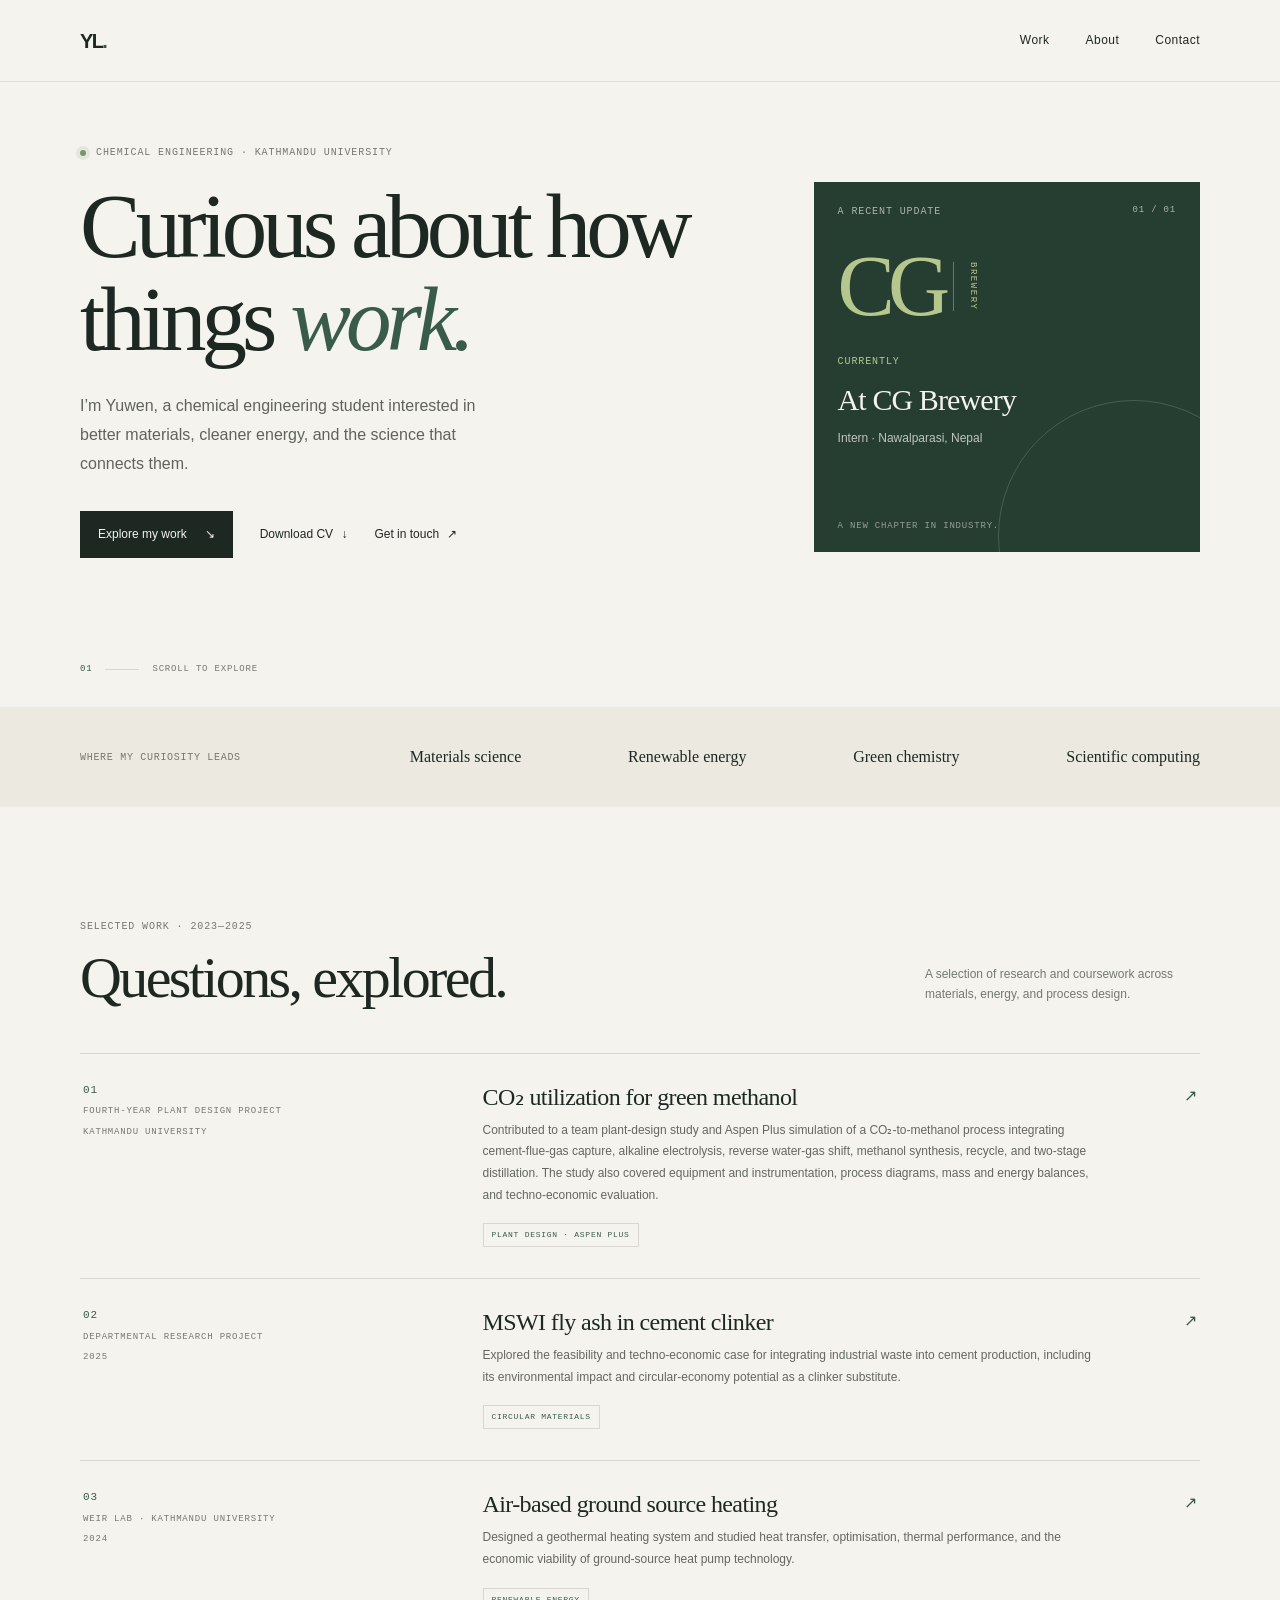
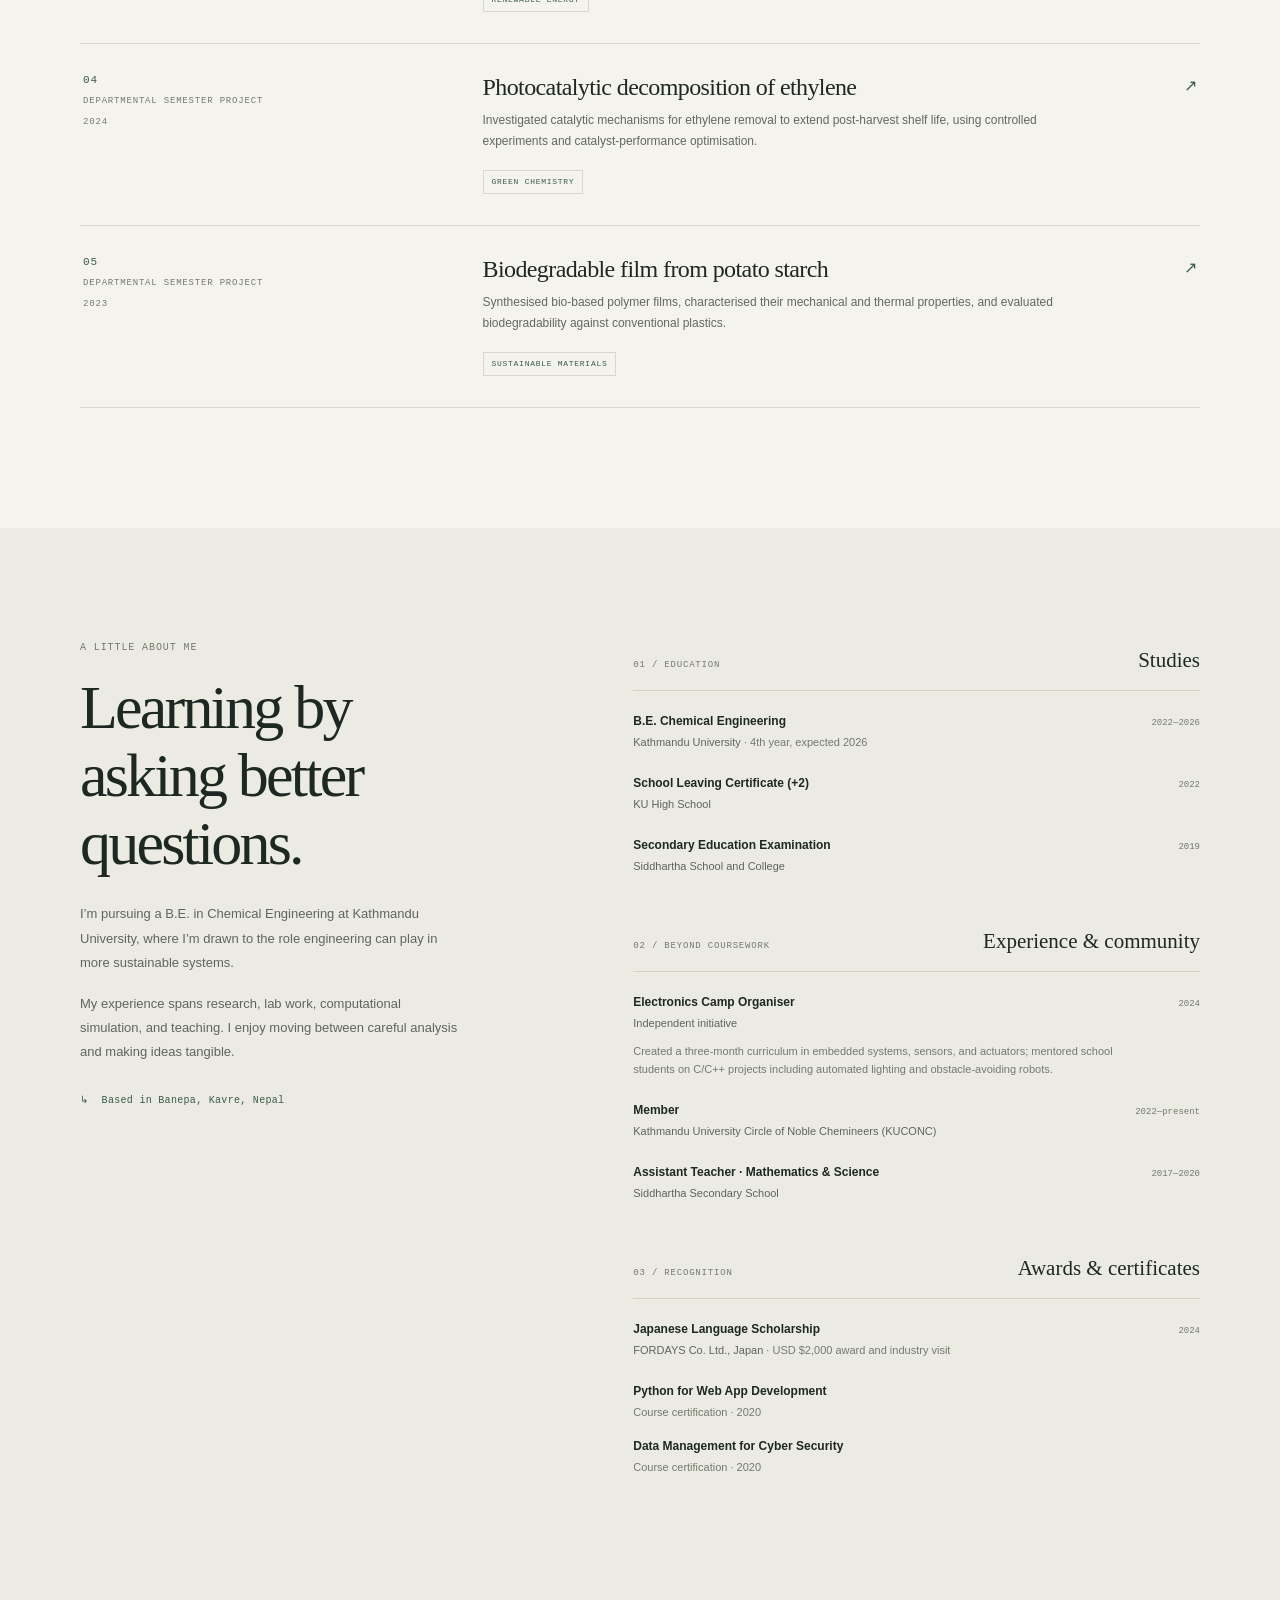
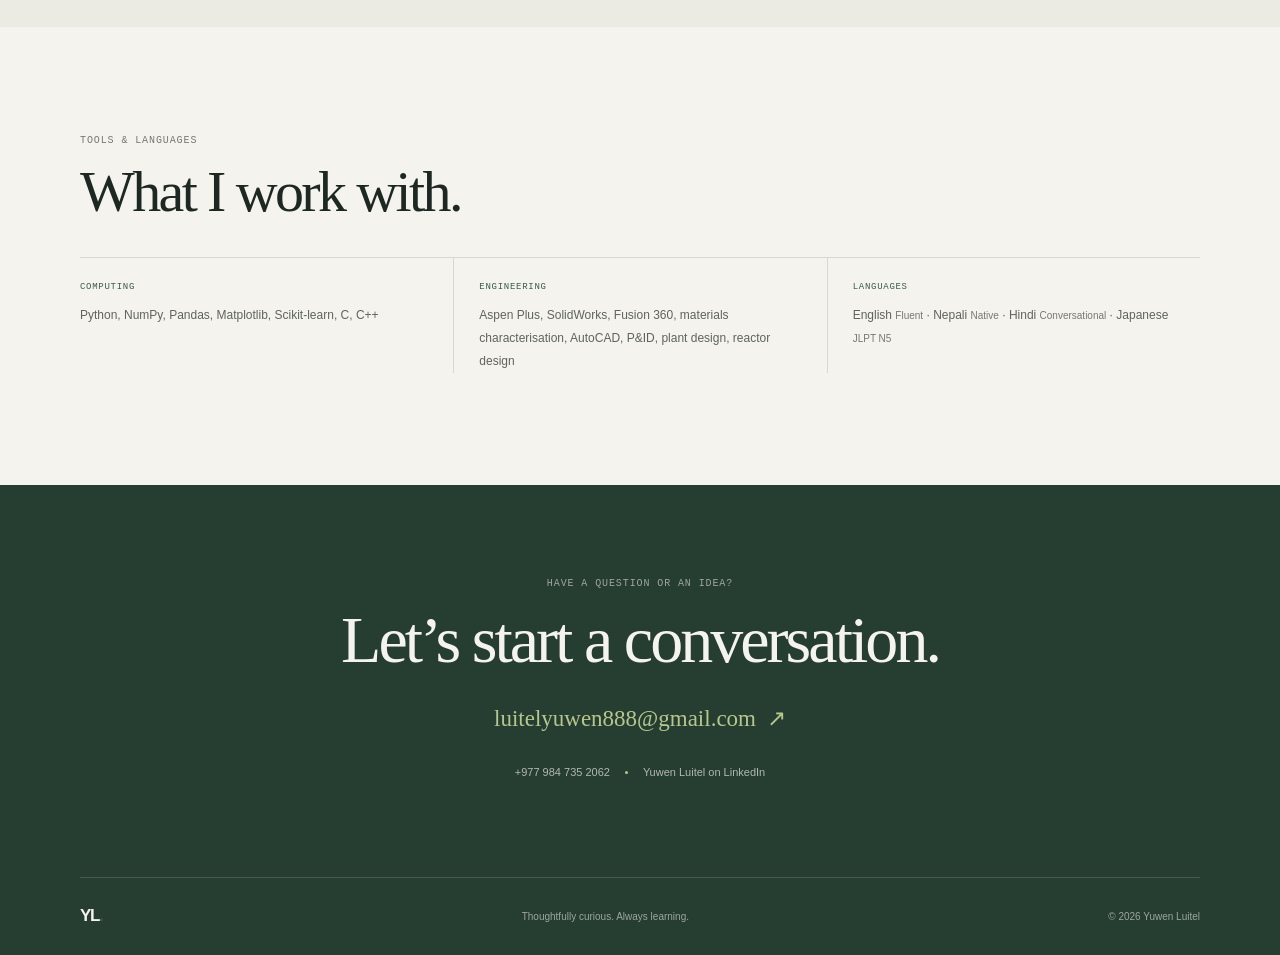
==== index.html @ 3093323b "Publish chemical engineering portfolio and CV Add report-backed fourth-year plant design project, pr" ====
<!doctype html>
<html lang="en">
  <head>
    <meta charset="utf-8">
    <meta name="viewport" content="width=device-width, initial-scale=1">
    <meta name="theme-color" content="#f5f3ed">
    <meta
      name="description"
      content="Yuwen Luitel is a chemical engineering student at Kathmandu University, exploring materials science, renewable energy, and sustainable engineering."
    >
    <title>Yuwen Luitel — Chemical Engineering</title>
    <link rel="icon" href="favicon.svg" type="image/svg+xml">
    <link rel="stylesheet" href="styles.css">
    <script src="script.js" defer></script>
  </head>
  <body>
    <a class="skip-link" href="#main">Skip to content</a>

    <header class="site-header">
      <div class="container header-inner">
        <a class="wordmark" href="#home" aria-label="Yuwen Luitel, home">YL<span>.</span></a>
        <button class="menu-toggle" type="button" aria-expanded="false" aria-controls="site-nav">
          <span class="menu-toggle-label">Menu</span>
          <span class="menu-icon" aria-hidden="true"><span></span><span></span></span>
        </button>
        <nav class="site-nav" id="site-nav" aria-label="Main navigation">
          <a href="#work">Work</a>
          <a href="#about">About</a>
          <a href="#contact">Contact</a>
        </nav>
      </div>
    </header>

    <main id="main">
      <section class="hero container" id="home" aria-labelledby="hero-title">
        <div class="hero-copy reveal">
          <p class="eyebrow"><span class="status-dot"></span> Chemical engineering · Kathmandu University</p>
          <h1 id="hero-title">Curious about how things <em>work.</em></h1>
          <p class="hero-intro">
            I’m Yuwen, a chemical engineering student interested in better materials,
            cleaner energy, and the science that connects them.
          </p>
          <div class="hero-actions">
            <a class="button button-dark" href="#work">Explore my work <span aria-hidden="true">↘</span></a>
            <a class="text-link" href="yuwen-luitel-cv.pdf" download>Download CV <span aria-hidden="true">↓</span></a>
            <a class="text-link" href="mailto:luitelyuwen888@gmail.com">Get in touch <span aria-hidden="true">↗</span></a>
          </div>
        </div>
        <aside class="hero-note reveal" aria-label="Current update">
          <div class="note-topline">
            <span class="note-label">A recent update</span>
            <span class="note-index">01 / 01</span>
          </div>
          <div class="note-mark" aria-hidden="true">
            <span>CG</span>
            <span class="note-mark-line"></span>
            <span class="note-mark-small">BREWERY</span>
          </div>
          <p class="note-kicker">Currently</p>
          <h2>At CG Brewery</h2>
          <p class="note-description">Intern · Nawalparasi, Nepal</p>
          <p class="note-foot">A new chapter in industry.</p>
        </aside>
        <div class="hero-index" aria-hidden="true"><span>01</span><span class="index-rule"></span><span>Scroll to explore</span></div>
      </section>

      <section class="intro-band" aria-label="Areas of interest">
        <div class="container intro-band-inner">
          <p>Where my curiosity leads</p>
          <ul class="interest-list">
            <li>Materials science</li>
            <li>Renewable energy</li>
            <li>Green chemistry</li>
            <li>Scientific computing</li>
          </ul>
        </div>
      </section>

      <section class="section container" id="work" aria-labelledby="work-title">
        <div class="section-heading reveal">
          <div>
            <p class="eyebrow">Selected work · 2023—2025</p>
            <h2 id="work-title">Questions, explored.</h2>
          </div>
          <p class="section-aside">A selection of research and coursework across materials, energy, and process design.</p>
        </div>
        <div class="project-list">
          <article class="project-card reveal">
            <div class="project-meta"><span>01</span><span>Fourth-Year Plant Design Project</span><span>Kathmandu University</span></div>
            <div class="project-content">
              <h3>CO₂ utilization for green methanol</h3>
              <p>Contributed to a team plant-design study and Aspen Plus simulation of a CO₂-to-methanol process integrating cement-flue-gas capture, alkaline electrolysis, reverse water-gas shift, methanol synthesis, recycle, and two-stage distillation. The study also covered equipment and instrumentation, process diagrams, mass and energy balances, and techno-economic evaluation.</p>
              <span class="project-tag">Plant design · Aspen Plus</span>
            </div>
            <span class="project-arrow" aria-hidden="true">↗</span>
          </article>
          <article class="project-card reveal">
            <div class="project-meta"><span>02</span><span>Departmental Research Project</span><span>2025</span></div>
            <div class="project-content">
              <h3>MSWI fly ash in cement clinker</h3>
              <p>Explored the feasibility and techno-economic case for integrating industrial waste into cement production, including its environmental impact and circular-economy potential as a clinker substitute.</p>
              <span class="project-tag">Circular materials</span>
            </div>
            <span class="project-arrow" aria-hidden="true">↗</span>
          </article>
          <article class="project-card reveal">
            <div class="project-meta"><span>03</span><span>WEIR Lab · Kathmandu University</span><span>2024</span></div>
            <div class="project-content">
              <h3>Air-based ground source heating</h3>
              <p>Designed a geothermal heating system and studied heat transfer, optimisation, thermal performance, and the economic viability of ground-source heat pump technology.</p>
              <span class="project-tag">Renewable energy</span>
            </div>
            <span class="project-arrow" aria-hidden="true">↗</span>
          </article>
          <article class="project-card reveal">
            <div class="project-meta"><span>04</span><span>Departmental Semester Project</span><span>2024</span></div>
            <div class="project-content">
              <h3>Photocatalytic decomposition of ethylene</h3>
              <p>Investigated catalytic mechanisms for ethylene removal to extend post-harvest shelf life, using controlled experiments and catalyst-performance optimisation.</p>
              <span class="project-tag">Green chemistry</span>
            </div>
            <span class="project-arrow" aria-hidden="true">↗</span>
          </article>
          <article class="project-card reveal">
            <div class="project-meta"><span>05</span><span>Departmental Semester Project</span><span>2023</span></div>
            <div class="project-content">
              <h3>Biodegradable film from potato starch</h3>
              <p>Synthesised bio-based polymer films, characterised their mechanical and thermal properties, and evaluated biodegradability against conventional plastics.</p>
              <span class="project-tag">Sustainable materials</span>
            </div>
            <span class="project-arrow" aria-hidden="true">↗</span>
          </article>
        </div>
      </section>

      <section class="about-section" id="about" aria-labelledby="about-title">
        <div class="container about-grid">
          <div class="about-lead reveal">
            <p class="eyebrow">A little about me</p>
            <h2 id="about-title">Learning by asking better questions.</h2>
            <p>I’m pursuing a B.E. in Chemical Engineering at Kathmandu University, where I’m drawn to the role engineering can play in more sustainable systems.</p>
            <p>My experience spans research, lab work, computational simulation, and teaching. I enjoy moving between careful analysis and making ideas tangible.</p>
            <p class="location-line"><span aria-hidden="true">↳</span> Based in Banepa, Kavre, Nepal</p>
          </div>
          <div class="about-details">
            <section class="detail-block reveal" aria-labelledby="education-title">
              <div class="detail-heading"><p class="eyebrow">01 / Education</p><h3 id="education-title">Studies</h3></div>
              <div class="timeline-item">
                <div class="timeline-top"><h4>B.E. Chemical Engineering</h4><span>2022—2026</span></div>
                <p>Kathmandu University <span class="muted">· 4th year, expected 2026</span></p>
              </div>
              <div class="timeline-item">
                <div class="timeline-top"><h4>School Leaving Certificate (+2)</h4><span>2022</span></div>
                <p>KU High School</p>
              </div>
              <div class="timeline-item">
                <div class="timeline-top"><h4>Secondary Education Examination</h4><span>2019</span></div>
                <p>Siddhartha School and College</p>
              </div>
            </section>

            <section class="detail-block reveal" aria-labelledby="experience-title">
              <div class="detail-heading"><p class="eyebrow">02 / Beyond coursework</p><h3 id="experience-title">Experience &amp; community</h3></div>
              <div class="timeline-item">
                <div class="timeline-top"><h4>Electronics Camp Organiser</h4><span>2024</span></div>
                <p>Independent initiative</p>
                <p class="timeline-description">Created a three-month curriculum in embedded systems, sensors, and actuators; mentored school students on C/C++ projects including automated lighting and obstacle-avoiding robots.</p>
              </div>
              <div class="timeline-item">
                <div class="timeline-top"><h4>Member</h4><span>2022—present</span></div>
                <p>Kathmandu University Circle of Noble Chemineers (KUCONC)</p>
              </div>
              <div class="timeline-item">
                <div class="timeline-top"><h4>Assistant Teacher · Mathematics &amp; Science</h4><span>2017—2020</span></div>
                <p>Siddhartha Secondary School</p>
              </div>
            </section>

            <section class="detail-block awards-block reveal" aria-labelledby="recognition-title">
              <div class="detail-heading"><p class="eyebrow">03 / Recognition</p><h3 id="recognition-title">Awards &amp; certificates</h3></div>
              <div class="timeline-item">
                <div class="timeline-top"><h4>Japanese Language Scholarship</h4><span>2024</span></div>
                <p>FORDAYS Co. Ltd., Japan <span class="muted">· USD $2,000 award and industry visit</span></p>
              </div>
              <div class="timeline-item compact-item">
                <h4>Python for Web App Development</h4>
                <p>Course certification · 2020</p>
              </div>
              <div class="timeline-item compact-item">
                <h4>Data Management for Cyber Security</h4>
                <p>Course certification · 2020</p>
              </div>
            </section>
          </div>
        </div>
      </section>

      <section class="section container skills-section" aria-labelledby="skills-title">
        <div class="section-heading reveal">
          <div><p class="eyebrow">Tools &amp; languages</p><h2 id="skills-title">What I work with.</h2></div>
        </div>
        <div class="skills-grid">
          <div class="skill-group reveal">
            <h3>Computing</h3>
            <p>Python, NumPy, Pandas, Matplotlib, Scikit-learn, C, C++</p>
          </div>
          <div class="skill-group reveal">
            <h3>Engineering</h3>
            <p>Aspen Plus, SolidWorks, Fusion 360, materials characterisation, AutoCAD, P&amp;ID, plant design, reactor design</p>
          </div>
          <div class="skill-group reveal">
            <h3>Languages</h3>
            <p>English <span>Fluent</span> · Nepali <span>Native</span> · Hindi <span>Conversational</span> · Japanese <span>JLPT N5</span></p>
          </div>
        </div>
      </section>

      <section class="contact-section" id="contact" aria-labelledby="contact-title">
        <div class="container contact-inner reveal">
          <p class="eyebrow">Have a question or an idea?</p>
          <h2 id="contact-title">Let’s start a conversation.</h2>
          <a class="contact-email" href="mailto:luitelyuwen888@gmail.com">luitelyuwen888@gmail.com <span aria-hidden="true">↗</span></a>
          <div class="contact-meta">
            <a href="tel:+9779847352062">+977 984 735 2062</a>
            <span class="contact-separator" aria-hidden="true"></span>
            <span>Yuwen Luitel on LinkedIn</span>
          </div>
        </div>
      </section>
    </main>

    <footer class="site-footer">
      <div class="container footer-inner">
        <a class="wordmark footer-wordmark" href="#home" aria-label="Back to top">YL<span>.</span></a>
        <p>Thoughtfully curious. Always learning.</p>
        <p>© <span id="year">2026</span> Yuwen Luitel</p>
      </div>
    </footer>
  </body>
</html>
---- styles.css ----
:root {
  color-scheme: light;
  --paper: #f5f3ed;
  --paper-deep: #ebe9e0;
  --ink: #1e2823;
  --muted: #747970;
  --line: #d9d8ce;
  --green: #395c48;
  --green-dark: #263d32;
  --accent: #b6c78d;
  --serif: "Iowan Old Style", "Palatino Linotype", "Book Antiqua", Georgia, serif;
  --sans: ui-sans-serif, -apple-system, BlinkMacSystemFont, "Segoe UI", sans-serif;
  --mono: ui-monospace, SFMono-Regular, Menlo, monospace;
  --page-width: 1120px;
}

* { box-sizing: border-box; }
html { scroll-behavior: smooth; scroll-padding-top: 88px; }
body {
  margin: 0;
  background: var(--paper);
  color: var(--ink);
  font-family: var(--sans);
  font-size: 15px;
  line-height: 1.7;
  -webkit-font-smoothing: antialiased;
}
a { color: inherit; }
a:focus-visible, button:focus-visible {
  outline: 2px solid var(--green);
  outline-offset: 5px;
  border-radius: 2px;
}
.container { width: min(var(--page-width), calc(100% - 96px)); margin-inline: auto; }
.skip-link {
  position: absolute;
  z-index: 20;
  top: 10px;
  left: 10px;
  padding: 9px 14px;
  transform: translateY(-150%);
  background: var(--ink);
  color: white;
}
.skip-link:focus { transform: translateY(0); }

.site-header { height: 82px; border-bottom: 1px solid rgba(30, 40, 35, .1); }
.header-inner, .site-nav, .footer-inner { display: flex; align-items: center; }
.header-inner { height: 100%; justify-content: space-between; }
.wordmark { color: var(--ink); font-size: 20px; font-weight: 700; letter-spacing: -.08em; text-decoration: none; }
.wordmark span { color: var(--green); }
.site-nav { gap: 36px; }
.site-nav a, .menu-toggle {
  color: var(--ink);
  font-size: 12px;
  font-weight: 500;
  letter-spacing: .04em;
  text-decoration: none;
}
.site-nav a { transition: color .2s ease; }
.site-nav a:hover, .text-link:hover { color: var(--green); }
.menu-toggle { display: none; border: 0; background: none; }

.hero {
  position: relative;
  display: grid;
  min-height: 625px;
  grid-template-columns: minmax(0, 1.25fr) minmax(300px, .75fr);
  align-items: center;
  gap: 8%;
  padding-top: 36px;
  padding-bottom: 92px;
}
.hero-copy { max-width: 660px; padding-bottom: 30px; }
.eyebrow, .note-label, .note-index, .note-kicker, .note-foot, .hero-index, .project-meta, .project-tag {
  font-family: var(--mono);
  font-size: 10px;
  letter-spacing: .09em;
  line-height: 1.5;
  text-transform: uppercase;
}
.eyebrow { margin: 0 0 21px; color: var(--muted); }
.hero .eyebrow { display: flex; align-items: center; gap: 10px; }
.status-dot { width: 6px; height: 6px; border-radius: 50%; background: #77966e; box-shadow: 0 0 0 4px rgba(119, 150, 110, .13); }
h1, h2, h3, h4, p { margin-top: 0; }
h1, h2 { font-weight: 500; }
.hero h1 {
  max-width: 660px;
  margin-bottom: 25px;
  font-family: var(--serif);
  font-size: clamp(56px, 7.3vw, 91px);
  letter-spacing: -.055em;
  line-height: 1.02;
}
.hero h1 em { color: var(--green); font-weight: 500; }
.hero-intro { max-width: 435px; margin-bottom: 32px; color: #5e645d; font-size: 16px; line-height: 1.8; }
.hero-actions { display: flex; align-items: center; gap: 27px; }
.button {
  display: inline-flex;
  min-height: 47px;
  align-items: center;
  justify-content: center;
  gap: 18px;
  padding: 0 18px;
  font-size: 12px;
  font-weight: 500;
  text-decoration: none;
  transition: background .2s ease, transform .2s ease;
}
.button:hover { transform: translateY(-2px); }
.button-dark { background: var(--ink); color: var(--paper); }
.button-dark:hover { background: var(--green-dark); }
.text-link { font-size: 12px; text-decoration: none; transition: color .2s ease; }
.text-link span { padding-left: 5px; }
.hero-note {
  position: relative;
  min-height: 370px;
  padding: 22px 24px 20px;
  overflow: hidden;
  background: var(--green-dark);
  color: #f5f3ed;
}
.hero-note::after {
  position: absolute;
  right: -70px;
  bottom: -120px;
  width: 270px;
  height: 270px;
  border: 1px solid rgba(231, 231, 215, .18);
  border-radius: 50%;
  content: "";
}
.note-topline { display: flex; justify-content: space-between; color: rgba(245, 243, 237, .65); }
.note-index { font-size: 9px; }
.note-mark { display: flex; height: 135px; align-items: center; gap: 10px; color: var(--accent); }
.note-mark > span:first-child { font-family: var(--serif); font-size: 86px; letter-spacing: -.08em; line-height: 1; }
.note-mark-line { width: 1px; height: 49px; background: rgba(182, 199, 141, .45); }
.note-mark-small { align-self: center; font-family: var(--mono); font-size: 9px; letter-spacing: .17em; writing-mode: vertical-rl; }
.note-kicker { margin-bottom: 5px; color: var(--accent); }
.hero-note h2 { margin-bottom: 3px; font-family: var(--serif); font-size: 30px; letter-spacing: -.03em; }
.note-description { margin-bottom: 0; color: rgba(245, 243, 237, .75); font-size: 12px; }
.note-foot { position: absolute; bottom: 18px; left: 24px; margin: 0; color: rgba(245, 243, 237, .54); font-size: 9px; }
.hero-index { position: absolute; bottom: 31px; left: 0; display: flex; align-items: center; gap: 13px; color: var(--muted); font-size: 9px; }
.hero-index > span:first-child { color: var(--green); }
.index-rule { width: 34px; height: 1px; background: var(--line); }

.intro-band { background: var(--paper-deep); }
.intro-band-inner { display: grid; min-height: 100px; grid-template-columns: .55fr 1.45fr; align-items: center; gap: 30px; }
.intro-band p { margin: 0; color: var(--muted); font-family: var(--mono); font-size: 10px; letter-spacing: .07em; text-transform: uppercase; }
.interest-list { display: flex; flex-wrap: wrap; justify-content: space-between; gap: 12px 24px; margin: 0; padding: 0; list-style: none; }
.interest-list li { font-family: var(--serif); font-size: 16px; }

.section { padding-top: 112px; padding-bottom: 120px; }
.section-heading { display: flex; align-items: end; justify-content: space-between; gap: 36px; margin-bottom: 43px; }
.section-heading .eyebrow { margin-bottom: 12px; }
.section-heading h2, .about-lead h2, .contact-inner h2 {
  margin-bottom: 0;
  font-family: var(--serif);
  font-size: clamp(39px, 5vw, 58px);
  letter-spacing: -.045em;
  line-height: 1.1;
}
.section-aside { max-width: 275px; margin-bottom: 5px; color: var(--muted); font-size: 12px; }
.project-list { border-top: 1px solid var(--line); }
.project-card {
  position: relative;
  display: grid;
  grid-template-columns: .72fr 1.28fr 26px;
  gap: 28px;
  padding: 28px 3px 31px;
  border-bottom: 1px solid var(--line);
  transition: padding .25s ease, background .25s ease;
}
.project-card:hover { padding-right: 12px; padding-left: 12px; background: rgba(235, 233, 224, .55); }
.project-meta { display: flex; flex-direction: column; gap: 7px; color: var(--muted); font-size: 9px; }
.project-meta span:first-child { color: var(--green); font-size: 11px; }
.project-content h3 { margin-bottom: 8px; font-family: var(--serif); font-size: 24px; font-weight: 500; letter-spacing: -.025em; line-height: 1.25; }
.project-content p { max-width: 620px; margin-bottom: 13px; color: #626860; font-size: 12px; line-height: 1.8; }
.project-tag { display: inline-block; padding: 5px 8px; border: 1px solid var(--line); color: var(--green); font-size: 8px; }
.project-arrow { justify-self: end; color: var(--green); font-size: 16px; }

.about-section { padding: 112px 0 105px; background: #ecebe3; }
.about-grid { display: grid; grid-template-columns: .85fr 1.15fr; gap: 12%; }
.about-lead { align-self: start; position: sticky; top: 45px; }
.about-lead .eyebrow { margin-bottom: 18px; }
.about-lead h2 { max-width: 410px; margin-bottom: 25px; font-size: clamp(42px, 5.2vw, 62px); }
.about-lead > p:not(.eyebrow):not(.location-line) { max-width: 385px; margin-bottom: 17px; color: #5f655e; font-size: 13px; line-height: 1.85; }
.location-line { margin-top: 28px; color: var(--green); font-family: var(--mono); font-size: 10px; letter-spacing: .03em; }
.location-line span { margin-right: 7px; }
.detail-block { padding-top: 3px; margin-bottom: 45px; }
.detail-heading { display: flex; align-items: baseline; justify-content: space-between; gap: 20px; margin-bottom: 20px; padding-bottom: 11px; border-bottom: 1px solid #d3d4c9; }
.detail-heading .eyebrow { margin: 0; font-size: 9px; }
.detail-heading h3 { margin: 0; font-family: var(--serif); font-size: 21px; font-weight: 500; }
.timeline-item { margin-bottom: 21px; }
.timeline-top { display: flex; align-items: baseline; justify-content: space-between; gap: 16px; }
.timeline-top h4, .compact-item h4 { margin-bottom: 2px; font-size: 12px; font-weight: 600; }
.timeline-top > span { flex: 0 0 auto; color: var(--muted); font-family: var(--mono); font-size: 9px; }
.timeline-item > p { margin-bottom: 0; color: #5e645d; font-size: 11px; line-height: 1.7; }
.timeline-item .timeline-description { max-width: 490px; margin-top: 9px; color: var(--muted); }
.muted { color: var(--muted); }
.compact-item { margin-bottom: 14px; }
.compact-item p { color: var(--muted); }

.skills-section { padding-top: 106px; padding-bottom: 112px; }
.skills-section .section-heading { margin-bottom: 33px; }
.skills-grid { display: grid; grid-template-columns: repeat(3, 1fr); border-top: 1px solid var(--line); }
.skill-group { padding: 22px 25px 0 0; }
.skill-group + .skill-group { padding-left: 25px; border-left: 1px solid var(--line); }
.skill-group h3 { margin-bottom: 9px; color: var(--green); font-family: var(--mono); font-size: 9px; font-weight: 400; letter-spacing: .08em; text-transform: uppercase; }
.skill-group p { margin: 0; color: #5e645d; font-size: 12px; line-height: 1.9; }
.skill-group p span { color: var(--muted); font-size: 10px; }

.contact-section { padding: 91px 0 95px; background: var(--green-dark); color: var(--paper); text-align: center; }
.contact-inner .eyebrow { margin-bottom: 13px; color: rgba(245, 243, 237, .58); }
.contact-inner h2 { margin-bottom: 23px; font-size: clamp(43px, 6vw, 66px); }
.contact-email { display: inline-flex; align-items: center; gap: 11px; color: var(--accent); font-family: var(--serif); font-size: clamp(17px, 3vw, 23px); text-decoration: none; }
.contact-email:hover { text-decoration: underline; text-underline-offset: 5px; }
.contact-meta { display: flex; justify-content: center; align-items: center; gap: 15px; margin-top: 25px; color: rgba(245, 243, 237, .68); font-size: 11px; }
.contact-meta a { text-decoration: none; }
.contact-meta a:hover { color: var(--paper); text-decoration: underline; text-underline-offset: 4px; }
.contact-separator { width: 3px; height: 3px; border-radius: 50%; background: var(--accent); }
.site-footer { background: var(--green-dark); color: rgba(245, 243, 237, .58); }
.footer-inner { min-height: 78px; justify-content: space-between; gap: 20px; border-top: 1px solid rgba(245, 243, 237, .15); }
.footer-inner p { margin: 0; font-size: 10px; }
.footer-wordmark { color: var(--paper); font-size: 17px; }

.reveal { opacity: 1; transform: none; }
.motion-ready .reveal { opacity: 0; transform: translateY(14px); transition: opacity .7s ease, transform .7s cubic-bezier(.2, .65, .25, 1); }
.motion-ready .reveal.is-visible { opacity: 1; transform: translateY(0); }

@media (max-width: 760px) {
  .container { width: min(100% - 48px, var(--page-width)); }
  .site-header { height: 70px; }
  .menu-toggle { display: inline-flex; align-items: center; gap: 10px; padding: 10px 0 10px 10px; }
  .menu-icon { display: grid; gap: 5px; }
  .menu-icon span { display: block; width: 18px; height: 1px; background: var(--ink); transition: transform .2s ease; }
  .menu-toggle[aria-expanded="true"] .menu-icon span:first-child { transform: translateY(3px) rotate(45deg); }
  .menu-toggle[aria-expanded="true"] .menu-icon span:last-child { transform: translateY(-3px) rotate(-45deg); }
  .site-nav {
    position: absolute;
    z-index: 5;
    top: 69px;
    right: 0;
    left: 0;
    display: none;
    align-items: stretch;
    gap: 0;
    padding: 8px 24px 14px;
    border-bottom: 1px solid var(--line);
    background: var(--paper);
  }
  .site-nav.is-open { display: flex; flex-direction: column; }
  .site-nav a { padding: 12px 0; }
  .hero { min-height: 0; grid-template-columns: 1fr; gap: 42px; padding-top: 83px; padding-bottom: 102px; }
  .hero-copy { padding: 0; }
  .hero h1 { max-width: 590px; font-size: clamp(57px, 12vw, 82px); }
  .hero-intro { font-size: 15px; }
  .hero-note { width: min(100%, 430px); min-height: 340px; justify-self: end; }
  .hero-index { bottom: 35px; }
  .intro-band-inner { grid-template-columns: 1fr; gap: 10px; padding-top: 23px; padding-bottom: 23px; }
  .interest-list { justify-content: flex-start; column-gap: 21px; }
  .section { padding-top: 82px; padding-bottom: 88px; }
  .section-heading { align-items: flex-start; flex-direction: column; gap: 13px; margin-bottom: 29px; }
  .section-aside { margin: 0; }
  .project-card { grid-template-columns: 1fr 20px; gap: 14px; padding-block: 23px; }
  .project-meta { grid-column: 1 / -1; flex-direction: row; align-items: center; justify-content: space-between; gap: 9px; font-size: 8px; }
  .project-content h3 { font-size: 21px; }
  .project-arrow { grid-column: 2; grid-row: 2; }
  .about-section { padding: 80px 0 66px; }
  .about-grid { grid-template-columns: 1fr; gap: 58px; }
  .about-lead { position: static; }
  .about-lead h2 { max-width: 530px; }
  .detail-block { margin-bottom: 38px; }
  .skills-section { padding-top: 82px; padding-bottom: 84px; }
  .skills-grid { grid-template-columns: 1fr; }
  .skill-group, .skill-group + .skill-group { padding: 18px 0; border-bottom: 1px solid var(--line); border-left: 0; }
  .contact-section { padding: 76px 0 80px; }
}
@media (max-width: 420px) {
  .container { width: calc(100% - 40px); }
  .hero { padding-top: 66px; }
  .hero h1 { font-size: 56px; }
  .hero-actions { gap: 18px; }
  .button { padding-inline: 13px; }
  .hero-note { min-height: 320px; padding-inline: 19px; }
  .note-foot { left: 19px; }
  .interest-list li { font-size: 14px; }
  .timeline-top { align-items: flex-start; }
  .timeline-top h4 { max-width: 74%; }
  .contact-meta { flex-wrap: wrap; }
  .footer-inner { flex-wrap: wrap; justify-content: space-between; padding-block: 17px; }
  .footer-inner p:nth-child(2) { order: 3; width: 100%; }
}
@media (prefers-reduced-motion: reduce) {
  *, *::before, *::after { scroll-behavior: auto !important; animation-duration: .01ms !important; animation-iteration-count: 1 !important; transition-duration: .01ms !important; }
  .motion-ready .reveal { opacity: 1; transform: none; }
}
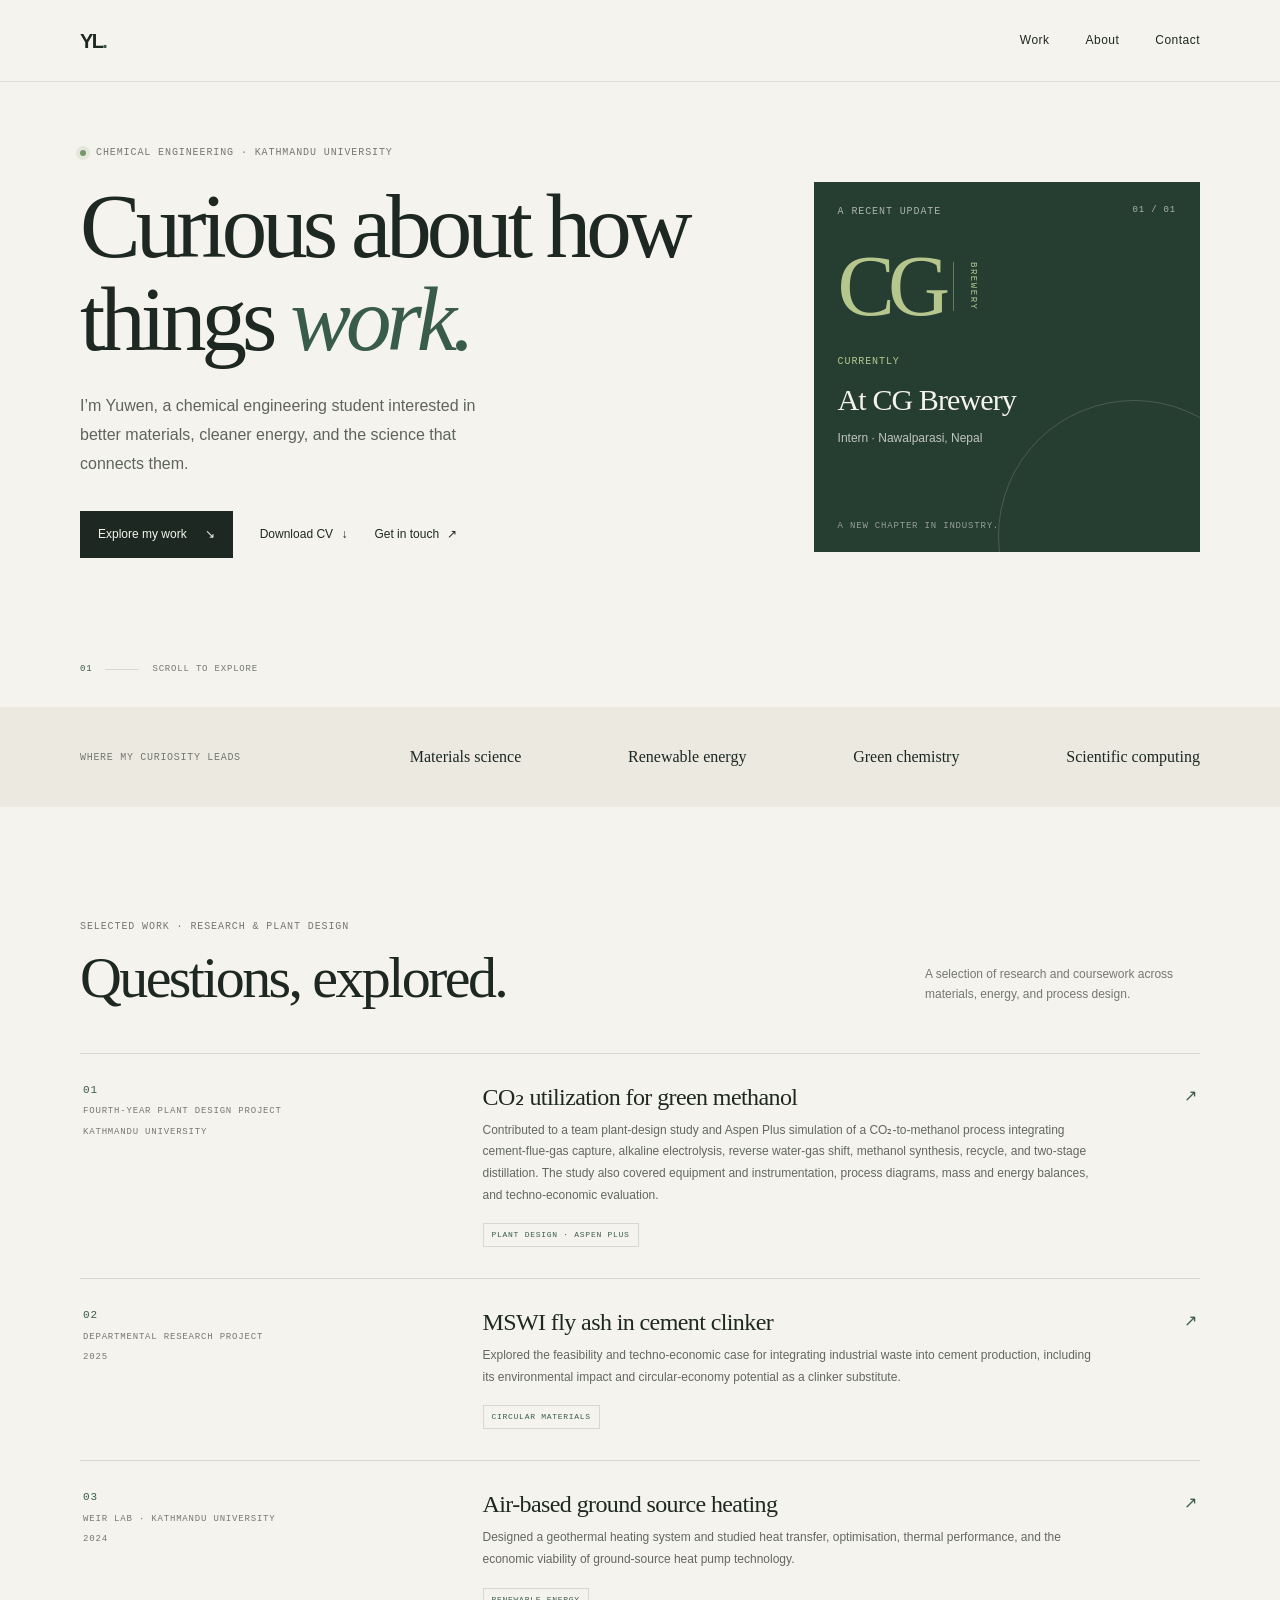
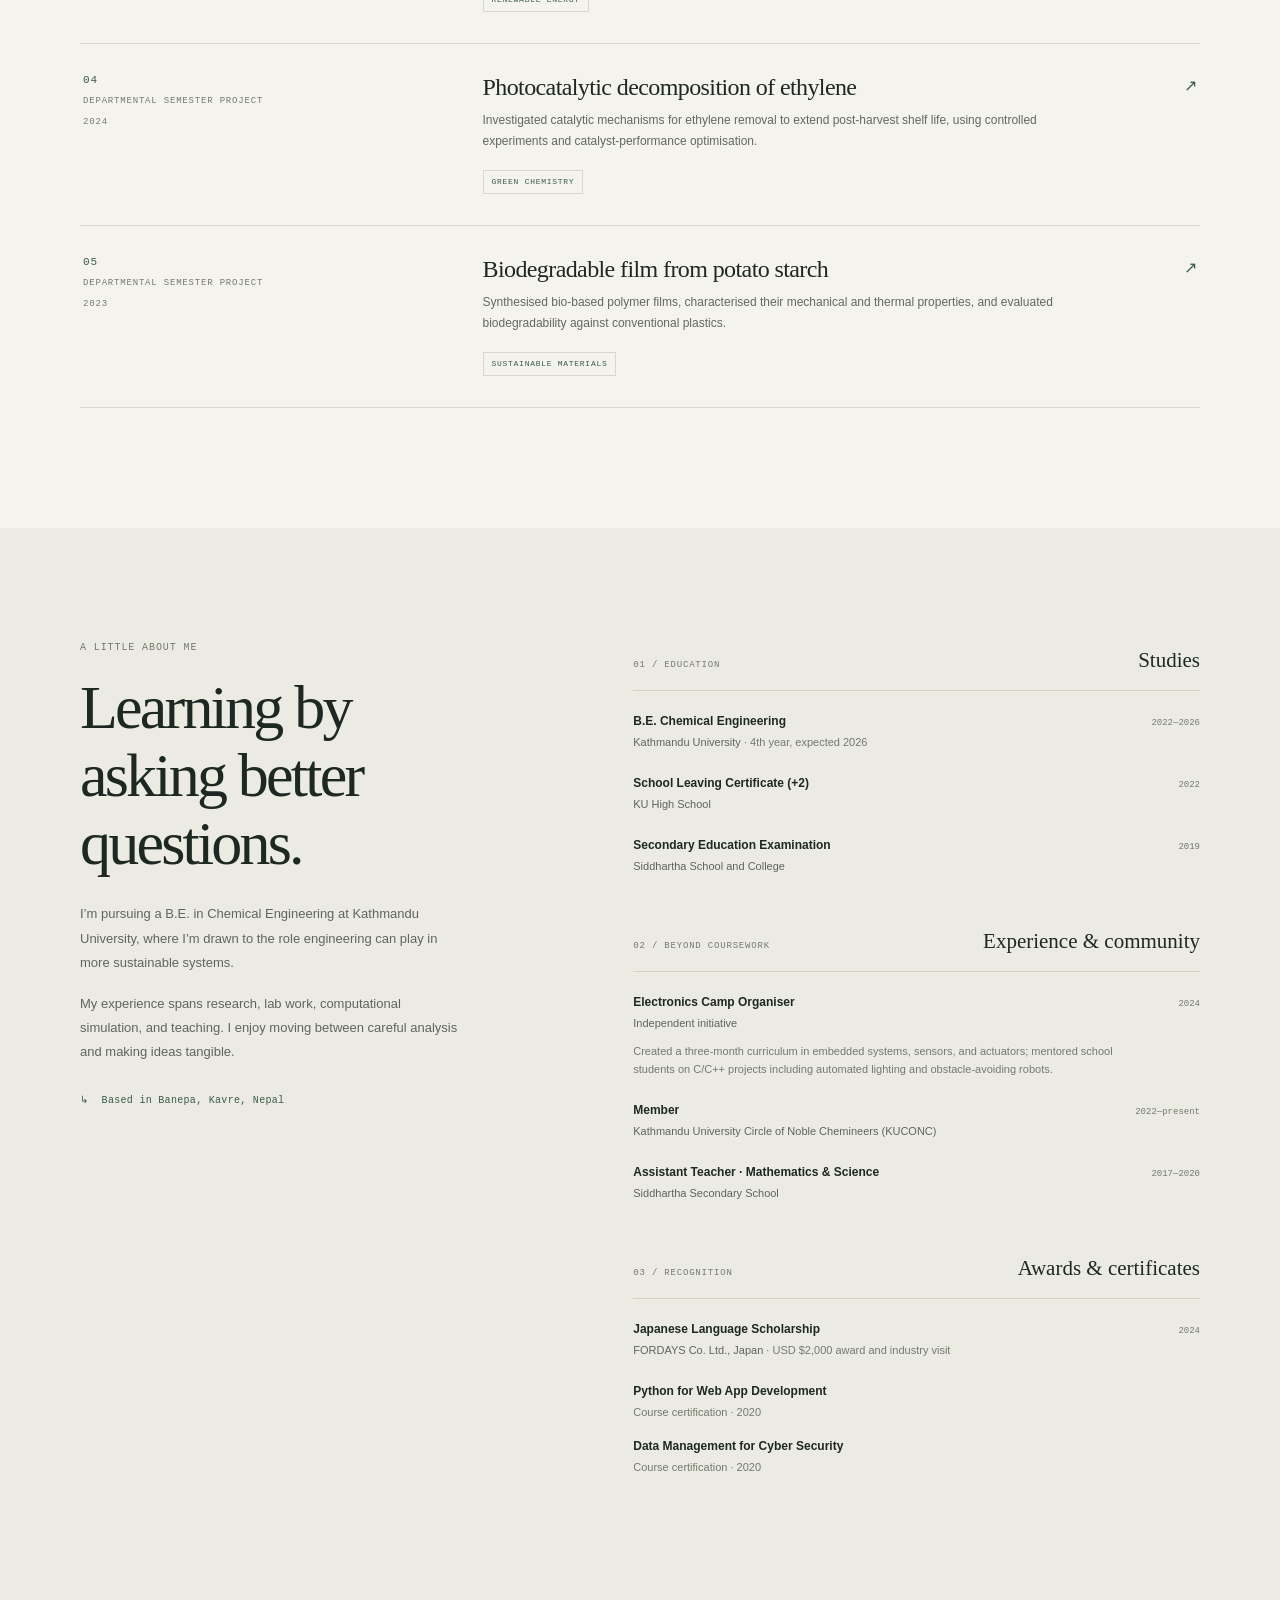
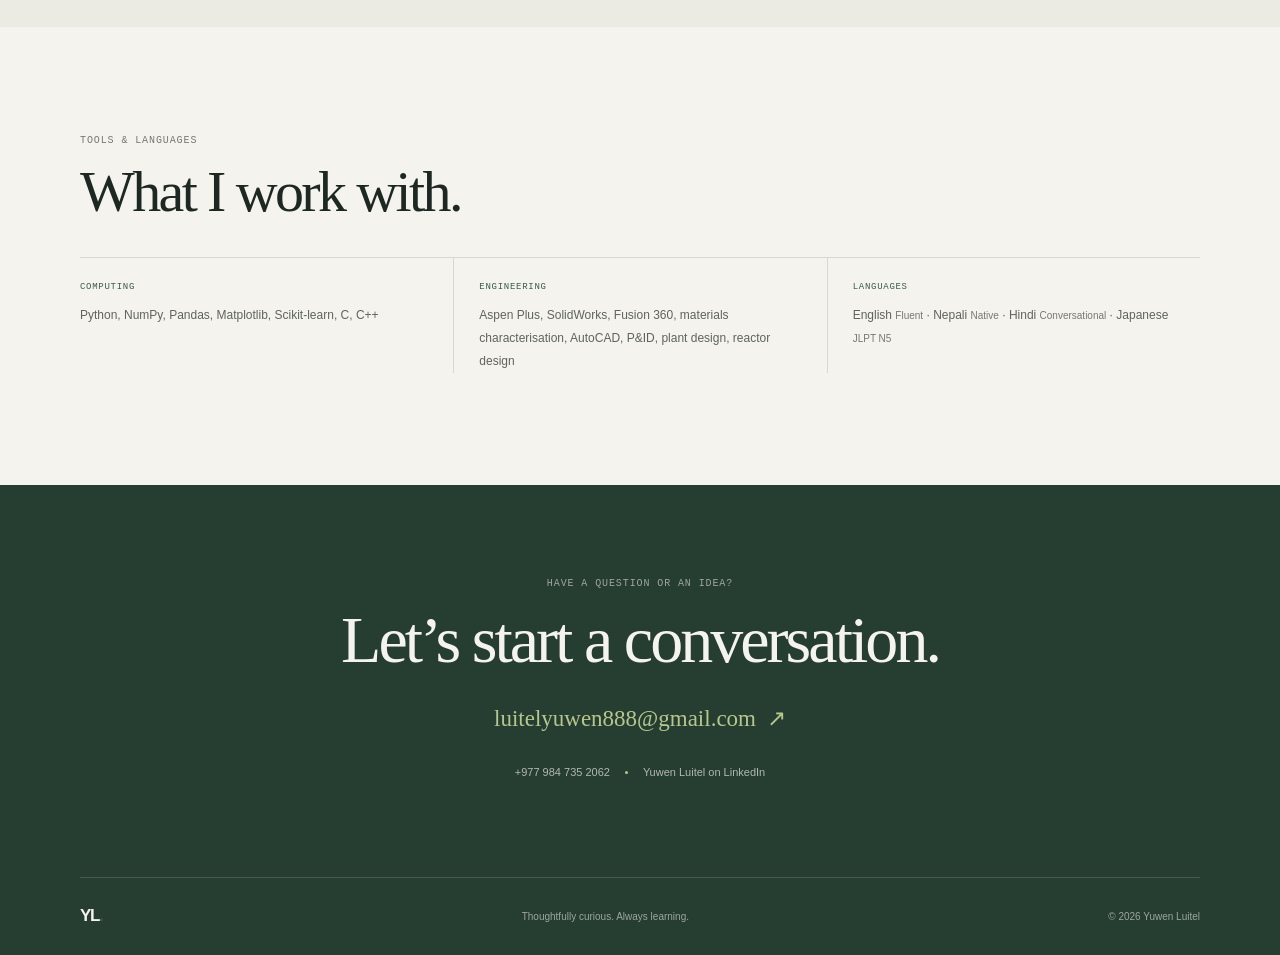
==== commit a9391c1c: "Clarify selected work heading Include the newly added plant design work in the project section label" ====
--- a/index.html
+++ b/index.html
@@ -79,7 +79,7 @@
       <section class="section container" id="work" aria-labelledby="work-title">
         <div class="section-heading reveal">
           <div>
-            <p class="eyebrow">Selected work · 2023—2025</p>
+            <p class="eyebrow">Selected work · research &amp; plant design</p>
             <h2 id="work-title">Questions, explored.</h2>
           </div>
           <p class="section-aside">A selection of research and coursework across materials, energy, and process design.</p>
